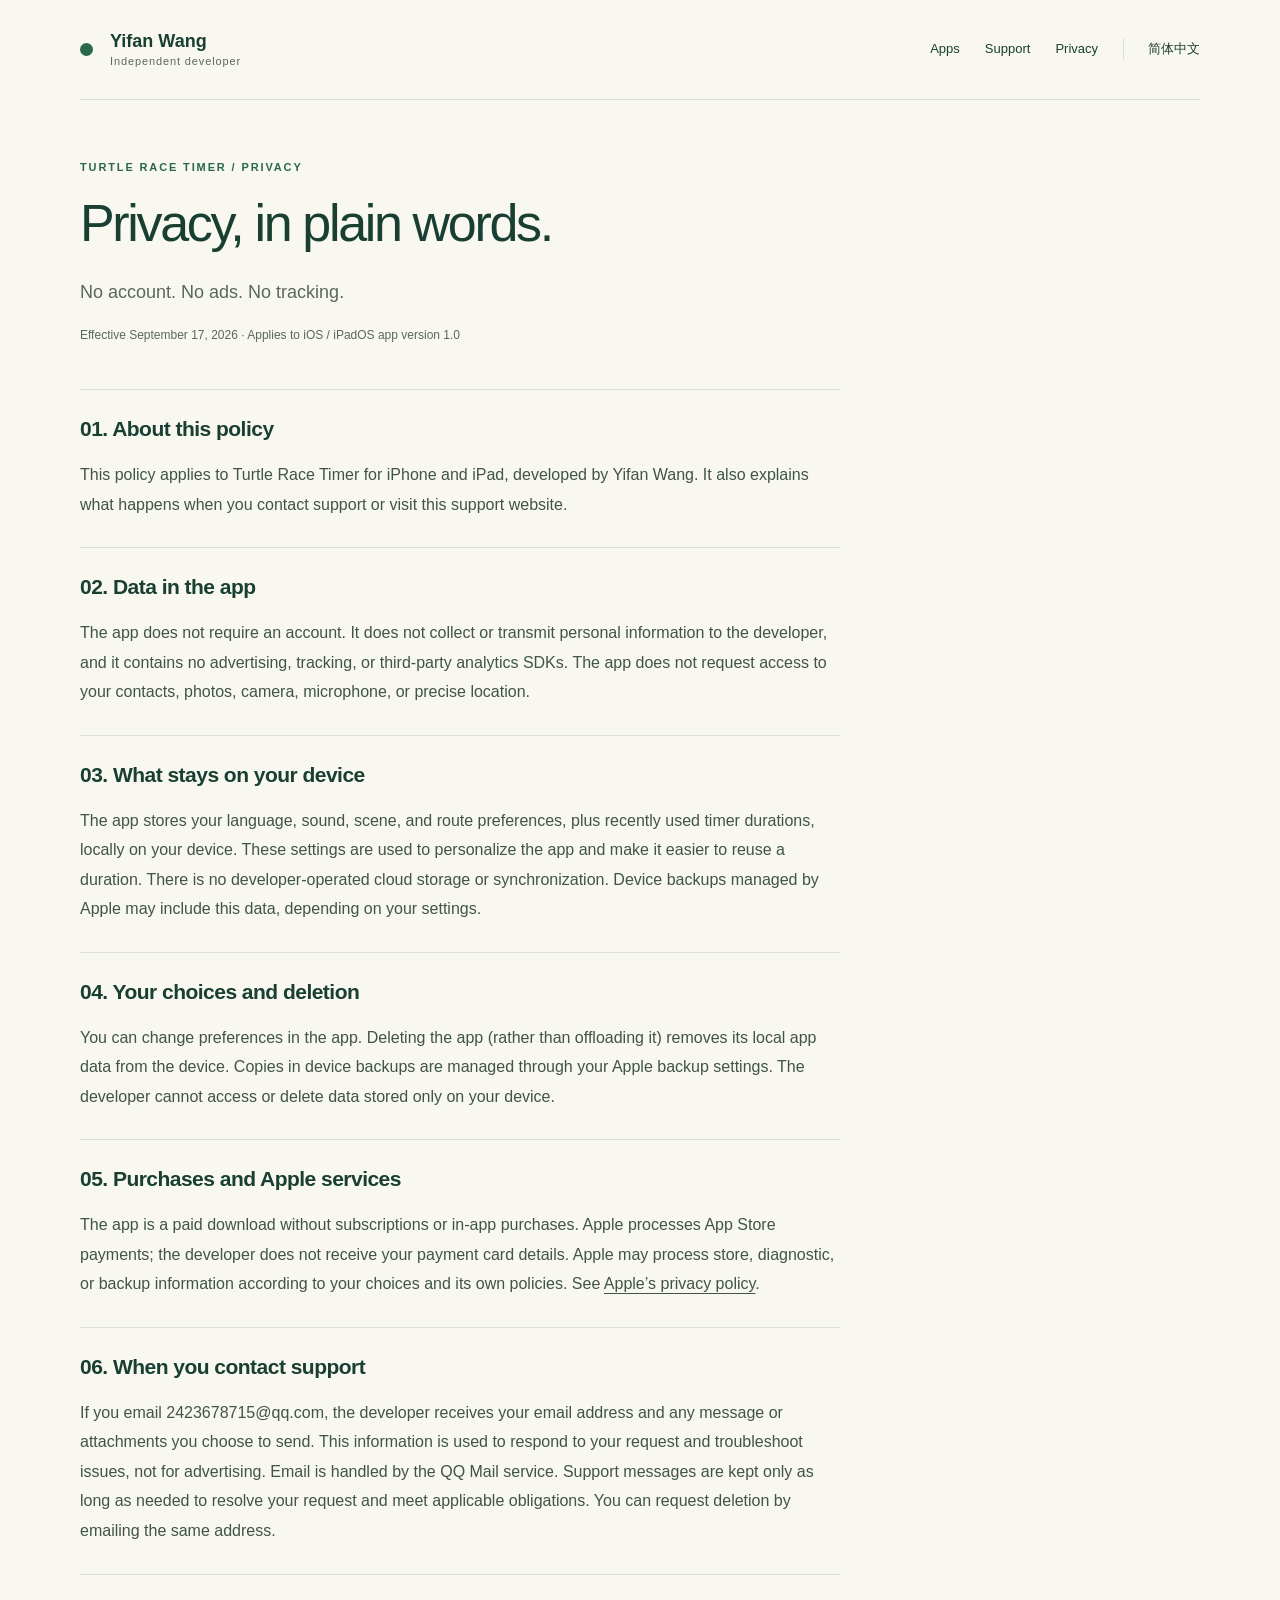
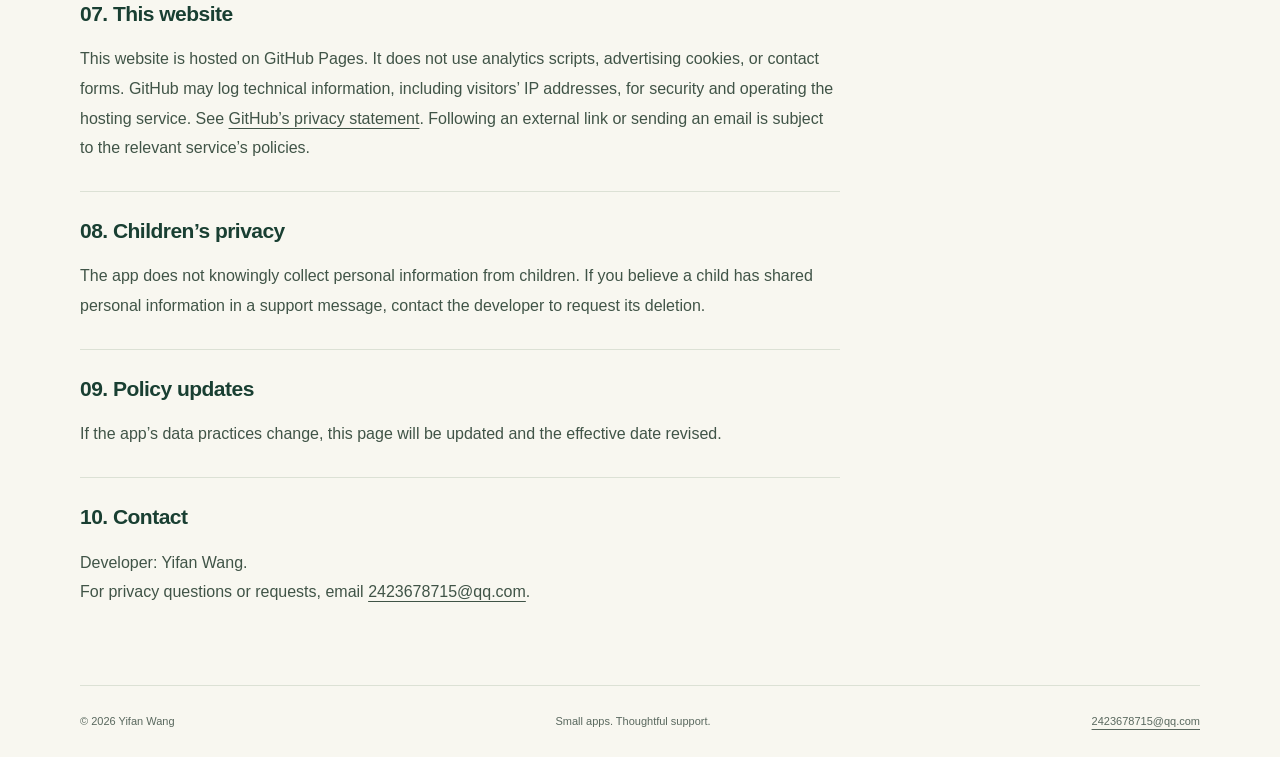
==== turtle-timer-privacy.html @ 1ea9a1a5 "Publish bilingual app support website" ====
<!doctype html>
<html lang="en"><head><meta charset="utf-8"><meta name="viewport" content="width=device-width,initial-scale=1"><title>Privacy policy · Yifan Wang</title><meta name="description" content="Independent apps by Yifan Wang. Help, contact information and privacy policy for Turtle Race Timer."><link rel="icon" href="turtle-icon.png"><link rel="stylesheet" href="style.css"></head>
<body><a class="skip" href="#main">Skip to content</a><header class="header wrap"><a class="brand" href="index.html"><span class="brand-dot" aria-hidden="true"></span>Yifan Wang<span class="brand-sub">Independent developer</span></a><nav aria-label="Main navigation"><a href="index.html">Apps</a><a href="turtle-timer-support.html">Support</a><a href="turtle-timer-privacy.html">Privacy</a><a class="language" href="turtle-timer-privacy-zh.html" lang="zh-Hans">简体中文</a></nav></header>
<main id="main" class="wrap"><section class="page-intro"><p class="eyebrow">TURTLE RACE TIMER / PRIVACY</p><h1>Privacy, in plain words.</h1><p class="lead">No account. No ads. No tracking.</p><p class="small">Effective September 17, 2026 · Applies to iOS / iPadOS app version 1.0</p></section><article class="policy"><section><h2>01. About this policy</h2><p>This policy applies to Turtle Race Timer for iPhone and iPad, developed by Yifan Wang. It also explains what happens when you contact support or visit this support website.</p></section><section><h2>02. Data in the app</h2><p>The app does not require an account. It does not collect or transmit personal information to the developer, and it contains no advertising, tracking, or third-party analytics SDKs. The app does not request access to your contacts, photos, camera, microphone, or precise location.</p></section><section><h2>03. What stays on your device</h2><p>The app stores your language, sound, scene, and route preferences, plus recently used timer durations, locally on your device. These settings are used to personalize the app and make it easier to reuse a duration. There is no developer-operated cloud storage or synchronization. Device backups managed by Apple may include this data, depending on your settings.</p></section><section><h2>04. Your choices and deletion</h2><p>You can change preferences in the app. Deleting the app (rather than offloading it) removes its local app data from the device. Copies in device backups are managed through your Apple backup settings. The developer cannot access or delete data stored only on your device.</p></section><section><h2>05. Purchases and Apple services</h2><p>The app is a paid download without subscriptions or in-app purchases. Apple processes App Store payments; the developer does not receive your payment card details. Apple may process store, diagnostic, or backup information according to your choices and its own policies. See <a href="https://www.apple.com/legal/privacy/">Apple’s privacy policy</a>.</p></section><section><h2>06. When you contact support</h2><p>If you email 2423678715@qq.com, the developer receives your email address and any message or attachments you choose to send. This information is used to respond to your request and troubleshoot issues, not for advertising. Email is handled by the QQ Mail service. Support messages are kept only as long as needed to resolve your request and meet applicable obligations. You can request deletion by emailing the same address.</p></section><section><h2>07. This website</h2><p>This website is hosted on GitHub Pages. It does not use analytics scripts, advertising cookies, or contact forms. GitHub may log technical information, including visitors’ IP addresses, for security and operating the hosting service. See <a href="https://docs.github.com/en/site-policy/privacy-policies/github-general-privacy-statement">GitHub’s privacy statement</a>. Following an external link or sending an email is subject to the relevant service’s policies.</p></section><section><h2>08. Children’s privacy</h2><p>The app does not knowingly collect personal information from children. If you believe a child has shared personal information in a support message, contact the developer to request its deletion.</p></section><section><h2>09. Policy updates</h2><p>If the app’s data practices change, this page will be updated and the effective date revised.</p></section><section><h2>10. Contact</h2><p>Developer: Yifan Wang.<br>For privacy questions or requests, email <a href="mailto:2423678715@qq.com?subject=Turtle%20Race%20Timer%20Privacy">2423678715@qq.com</a>.</p></section></article></main><footer class="wrap footer"><span>© 2026 Yifan Wang</span><span>Small apps. Thoughtful support.</span><a href="mailto:2423678715@qq.com">2423678715@qq.com</a></footer></body></html>
---- style.css ----
:root{color-scheme:light;--paper:#f8f7f0;--ink:#193f32;--muted:#59685e;--line:#dce1d5;--green:#2a674b;--lime:#dcebb5}*{box-sizing:border-box}body{margin:0;background:var(--paper);color:var(--ink);font-family:-apple-system,BlinkMacSystemFont,"Segoe UI","PingFang SC",sans-serif;line-height:1.7;-webkit-font-smoothing:antialiased}a{color:inherit;text-underline-offset:4px}a:focus-visible,summary:focus-visible{outline:3px solid #4b8450;outline-offset:5px}.wrap{width:min(1120px,calc(100% - 64px));margin:auto}.header{display:flex;align-items:center;justify-content:space-between;padding:29px 0;border-bottom:1px solid var(--line);gap:20px}.brand{text-decoration:none;font-size:18px;font-weight:650;display:grid;grid-template-columns:18px 1fr;column-gap:12px;line-height:1.4}.brand-dot{width:13px;height:13px;border-radius:50%;background:var(--green);grid-row:span 2;align-self:center}.brand-sub{font-size:11px;letter-spacing:.08em;font-weight:400;color:var(--muted)}nav{display:flex;align-items:center;gap:25px;font-size:13px}nav a{text-decoration:none}nav a:hover{text-decoration:underline}.language{border-left:1px solid var(--line);padding-left:24px}.intro{padding:64px 0 44px}.eyebrow{font-size:11px;font-weight:650;letter-spacing:.17em;color:var(--green);margin:0 0 18px}h1,h2,p{margin-top:0}h1{font-size:clamp(36px,5vw,60px);font-weight:500;line-height:1.12;letter-spacing:-.045em;margin-bottom:24px}h2{font-size:24px;font-weight:550;line-height:1.3;letter-spacing:-.025em}.lead{font-size:18px;color:var(--muted);line-height:1.7}.intro .lead{margin-bottom:0}.app-feature{display:grid;grid-template-columns:1.08fr 1fr;border:1px solid #d4ddcb;border-radius:24px;overflow:hidden;background:#edf1e5;min-height:590px}.app-copy{padding:48px}.pill{display:inline-block;border:1px solid #b8c7ac;border-radius:30px;padding:4px 12px;font-size:10px;letter-spacing:.1em;margin-bottom:30px}.app-title{display:flex;align-items:center;gap:16px;margin-bottom:24px}.app-title img,.contact-card img{border-radius:15px}.app-title h2{font-size:25px;margin:0}.feature-line{font-size:32px;line-height:1.3;letter-spacing:-.035em}.app-copy>p:not(.feature-line){color:var(--muted);font-size:15px}.tags{display:flex;flex-wrap:wrap;gap:6px 16px;font-size:11px;color:var(--green);margin:24px 0 30px}.tags span:before{content:'· ';font-weight:bold}.actions{display:flex;align-items:center;gap:22px;flex-wrap:wrap}.button{background:var(--ink);color:white;text-decoration:none;padding:12px 22px;border-radius:9px;display:inline-flex;align-items:center;gap:24px;font-size:14px}.button:hover{background:var(--green)}.text-link{font-size:14px;font-weight:550}.app-visual{background:#d7e3c7;display:flex;align-items:center;flex-direction:column;justify-content:center;padding:28px;gap:18px;background-image:radial-gradient(ellipse at center,#ebf0e1 0,transparent 70%)}.visual-note{font-size:10px;letter-spacing:.18em}.phone-shot{height:430px;width:auto;max-width:100%;border-radius:23px;box-shadow:0 22px 40px #27473323;border:5px solid #f7f6ee;object-fit:contain}.visual-caption{font-family:Georgia,serif;font-style:italic;font-size:16px}.contact-strip{display:flex;justify-content:space-between;align-items:center;padding:56px 0;gap:24px}.contact-strip h2{margin-bottom:12px}.contact-strip p:last-child{font-size:14px;color:var(--muted);margin:0}.footer{border-top:1px solid var(--line);padding:26px 0;display:flex;justify-content:space-between;gap:18px;color:var(--muted);font-size:11px}.footer a{overflow-wrap:anywhere}.page-intro{padding:58px 0 32px}.page-intro h1{font-size:clamp(34px,4.6vw,52px)}.small{font-size:12px;color:var(--muted)}.support-layout{display:grid;grid-template-columns:1fr 300px;gap:56px;padding-bottom:64px}.faq details{border-top:1px solid var(--line);padding:19px 0}.faq details:last-child{border-bottom:1px solid var(--line)}summary{cursor:pointer;font-size:16px;font-weight:550;padding-right:10px}.faq p{margin:14px 0 2px;color:var(--muted);font-size:15px}.contact-card{background:#eaf0df;padding:28px;border-radius:16px;align-self:start}.contact-card h2{font-size:21px;margin:18px 0 12px}.contact-card p{font-size:14px;color:var(--muted)}.email{font-size:15px;overflow-wrap:anywhere}.contact-card .small{margin-top:16px}.policy{max-width:760px;padding-bottom:50px}.policy section{border-top:1px solid var(--line);padding:25px 0 12px}.policy h2{font-size:21px}.policy p{font-size:16px;color:#405447;line-height:1.85}.skip{position:absolute;left:12px;top:-100px;background:white;padding:12px;z-index:2}.skip:focus{top:12px}@media(max-width:760px){.wrap{width:calc(100% - 36px)}.header{align-items:flex-start;flex-direction:column;padding:22px 0;gap:18px}nav{width:100%;gap:21px}.language{margin-left:auto;padding-left:16px}.intro{padding:42px 0 32px}.app-feature{grid-template-columns:1fr}.app-copy{padding:28px}.app-title h2{font-size:23px}.feature-line{font-size:30px}.pill{margin-bottom:24px}.app-visual{padding:28px 18px}.phone-shot{height:380px}.contact-strip{flex-direction:column;align-items:flex-start;padding:36px 0}.footer{flex-direction:column;gap:5px}.support-layout{grid-template-columns:1fr;gap:30px}.page-intro{padding-top:38px}.lead{font-size:16px}.policy p{font-size:15px}}@media(prefers-reduced-motion:reduce){*{scroll-behavior:auto}}@media print{nav,.skip,.app-visual{display:none}.wrap{width:100%}.header{padding:10px 0}.policy{max-width:none}a{color:#000}}
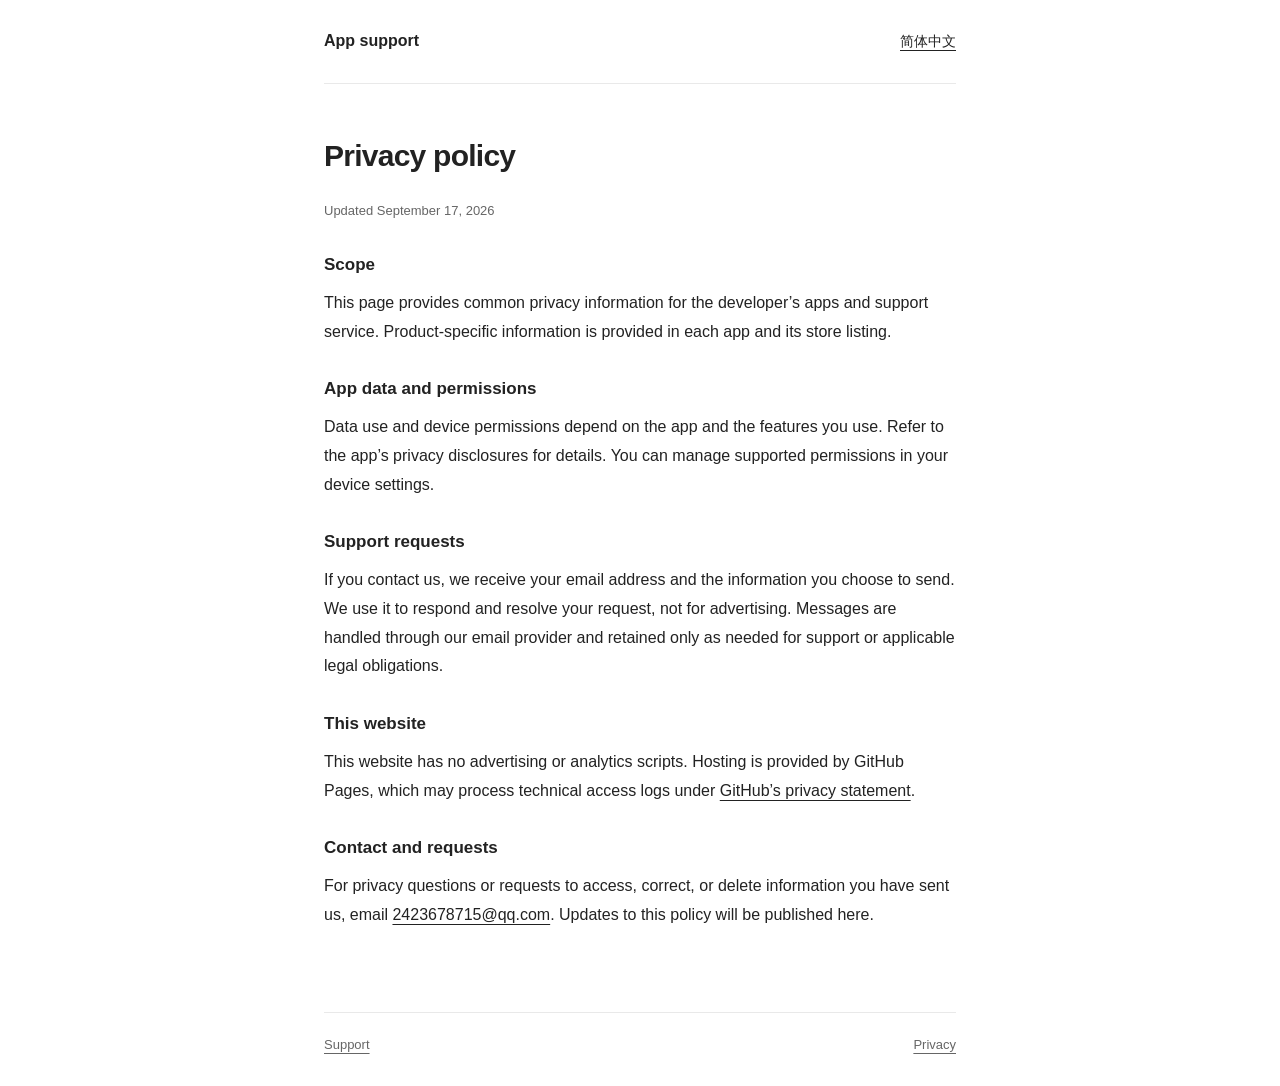
==== commit dcfe2e74: "Simplify website for shared app support" ====
--- a/turtle-timer-privacy.html
+++ b/turtle-timer-privacy.html
@@ -1,4 +1 @@
-<!doctype html>
-<html lang="en"><head><meta charset="utf-8"><meta name="viewport" content="width=device-width,initial-scale=1"><title>Privacy policy · Yifan Wang</title><meta name="description" content="Independent apps by Yifan Wang. Help, contact information and privacy policy for Turtle Race Timer."><link rel="icon" href="turtle-icon.png"><link rel="stylesheet" href="style.css"></head>
-<body><a class="skip" href="#main">Skip to content</a><header class="header wrap"><a class="brand" href="index.html"><span class="brand-dot" aria-hidden="true"></span>Yifan Wang<span class="brand-sub">Independent developer</span></a><nav aria-label="Main navigation"><a href="index.html">Apps</a><a href="turtle-timer-support.html">Support</a><a href="turtle-timer-privacy.html">Privacy</a><a class="language" href="turtle-timer-privacy-zh.html" lang="zh-Hans">简体中文</a></nav></header>
-<main id="main" class="wrap"><section class="page-intro"><p class="eyebrow">TURTLE RACE TIMER / PRIVACY</p><h1>Privacy, in plain words.</h1><p class="lead">No account. No ads. No tracking.</p><p class="small">Effective September 17, 2026 · Applies to iOS / iPadOS app version 1.0</p></section><article class="policy"><section><h2>01. About this policy</h2><p>This policy applies to Turtle Race Timer for iPhone and iPad, developed by Yifan Wang. It also explains what happens when you contact support or visit this support website.</p></section><section><h2>02. Data in the app</h2><p>The app does not require an account. It does not collect or transmit personal information to the developer, and it contains no advertising, tracking, or third-party analytics SDKs. The app does not request access to your contacts, photos, camera, microphone, or precise location.</p></section><section><h2>03. What stays on your device</h2><p>The app stores your language, sound, scene, and route preferences, plus recently used timer durations, locally on your device. These settings are used to personalize the app and make it easier to reuse a duration. There is no developer-operated cloud storage or synchronization. Device backups managed by Apple may include this data, depending on your settings.</p></section><section><h2>04. Your choices and deletion</h2><p>You can change preferences in the app. Deleting the app (rather than offloading it) removes its local app data from the device. Copies in device backups are managed through your Apple backup settings. The developer cannot access or delete data stored only on your device.</p></section><section><h2>05. Purchases and Apple services</h2><p>The app is a paid download without subscriptions or in-app purchases. Apple processes App Store payments; the developer does not receive your payment card details. Apple may process store, diagnostic, or backup information according to your choices and its own policies. See <a href="https://www.apple.com/legal/privacy/">Apple’s privacy policy</a>.</p></section><section><h2>06. When you contact support</h2><p>If you email 2423678715@qq.com, the developer receives your email address and any message or attachments you choose to send. This information is used to respond to your request and troubleshoot issues, not for advertising. Email is handled by the QQ Mail service. Support messages are kept only as long as needed to resolve your request and meet applicable obligations. You can request deletion by emailing the same address.</p></section><section><h2>07. This website</h2><p>This website is hosted on GitHub Pages. It does not use analytics scripts, advertising cookies, or contact forms. GitHub may log technical information, including visitors’ IP addresses, for security and operating the hosting service. See <a href="https://docs.github.com/en/site-policy/privacy-policies/github-general-privacy-statement">GitHub’s privacy statement</a>. Following an external link or sending an email is subject to the relevant service’s policies.</p></section><section><h2>08. Children’s privacy</h2><p>The app does not knowingly collect personal information from children. If you believe a child has shared personal information in a support message, contact the developer to request its deletion.</p></section><section><h2>09. Policy updates</h2><p>If the app’s data practices change, this page will be updated and the effective date revised.</p></section><section><h2>10. Contact</h2><p>Developer: Yifan Wang.<br>For privacy questions or requests, email <a href="mailto:2423678715@qq.com?subject=Turtle%20Race%20Timer%20Privacy">2423678715@qq.com</a>.</p></section></article></main><footer class="wrap footer"><span>© 2026 Yifan Wang</span><span>Small apps. Thoughtful support.</span><a href="mailto:2423678715@qq.com">2423678715@qq.com</a></footer></body></html>+<!doctype html><html lang="en"><head><meta charset="utf-8"><meta name="viewport" content="width=device-width,initial-scale=1"><meta http-equiv="refresh" content="0;url=privacy.html"><title>Privacy policy</title><link rel="canonical" href="privacy.html"></head><body><a href="privacy.html">Privacy policy</a></body></html>
